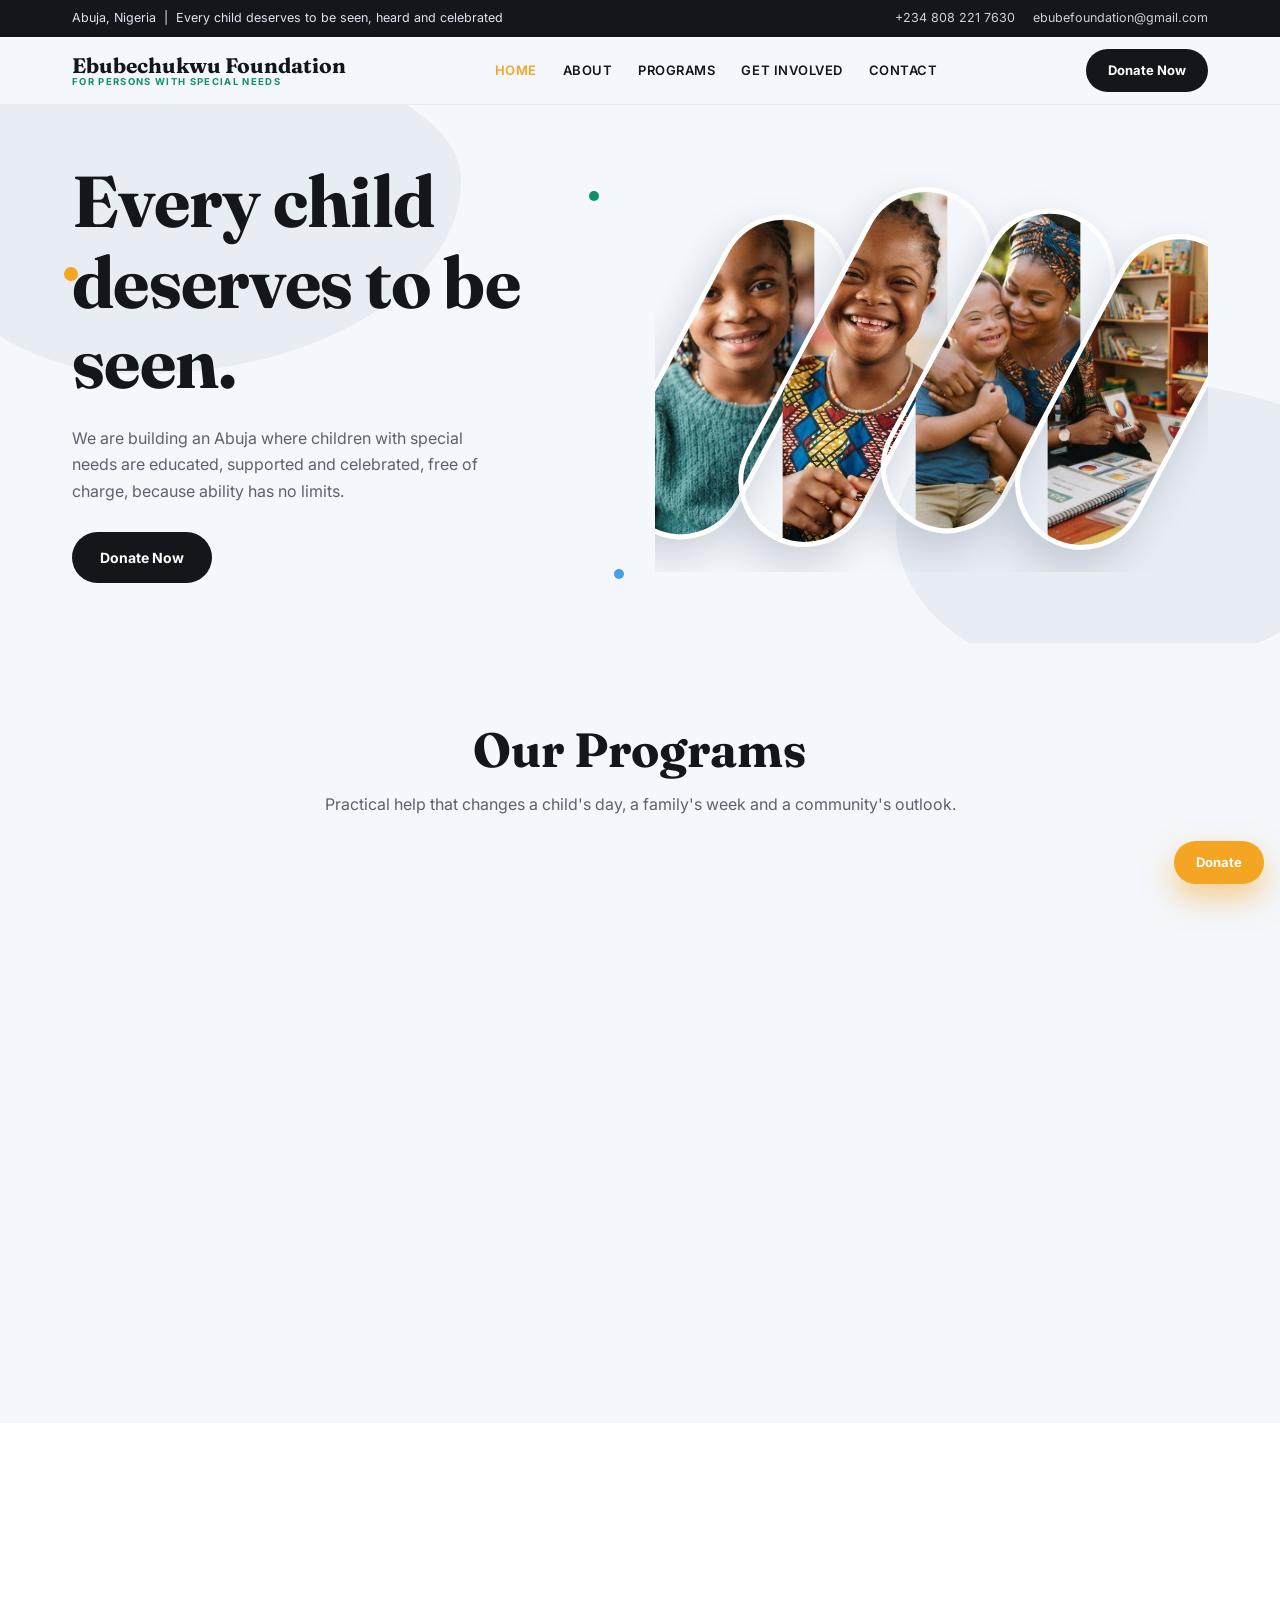
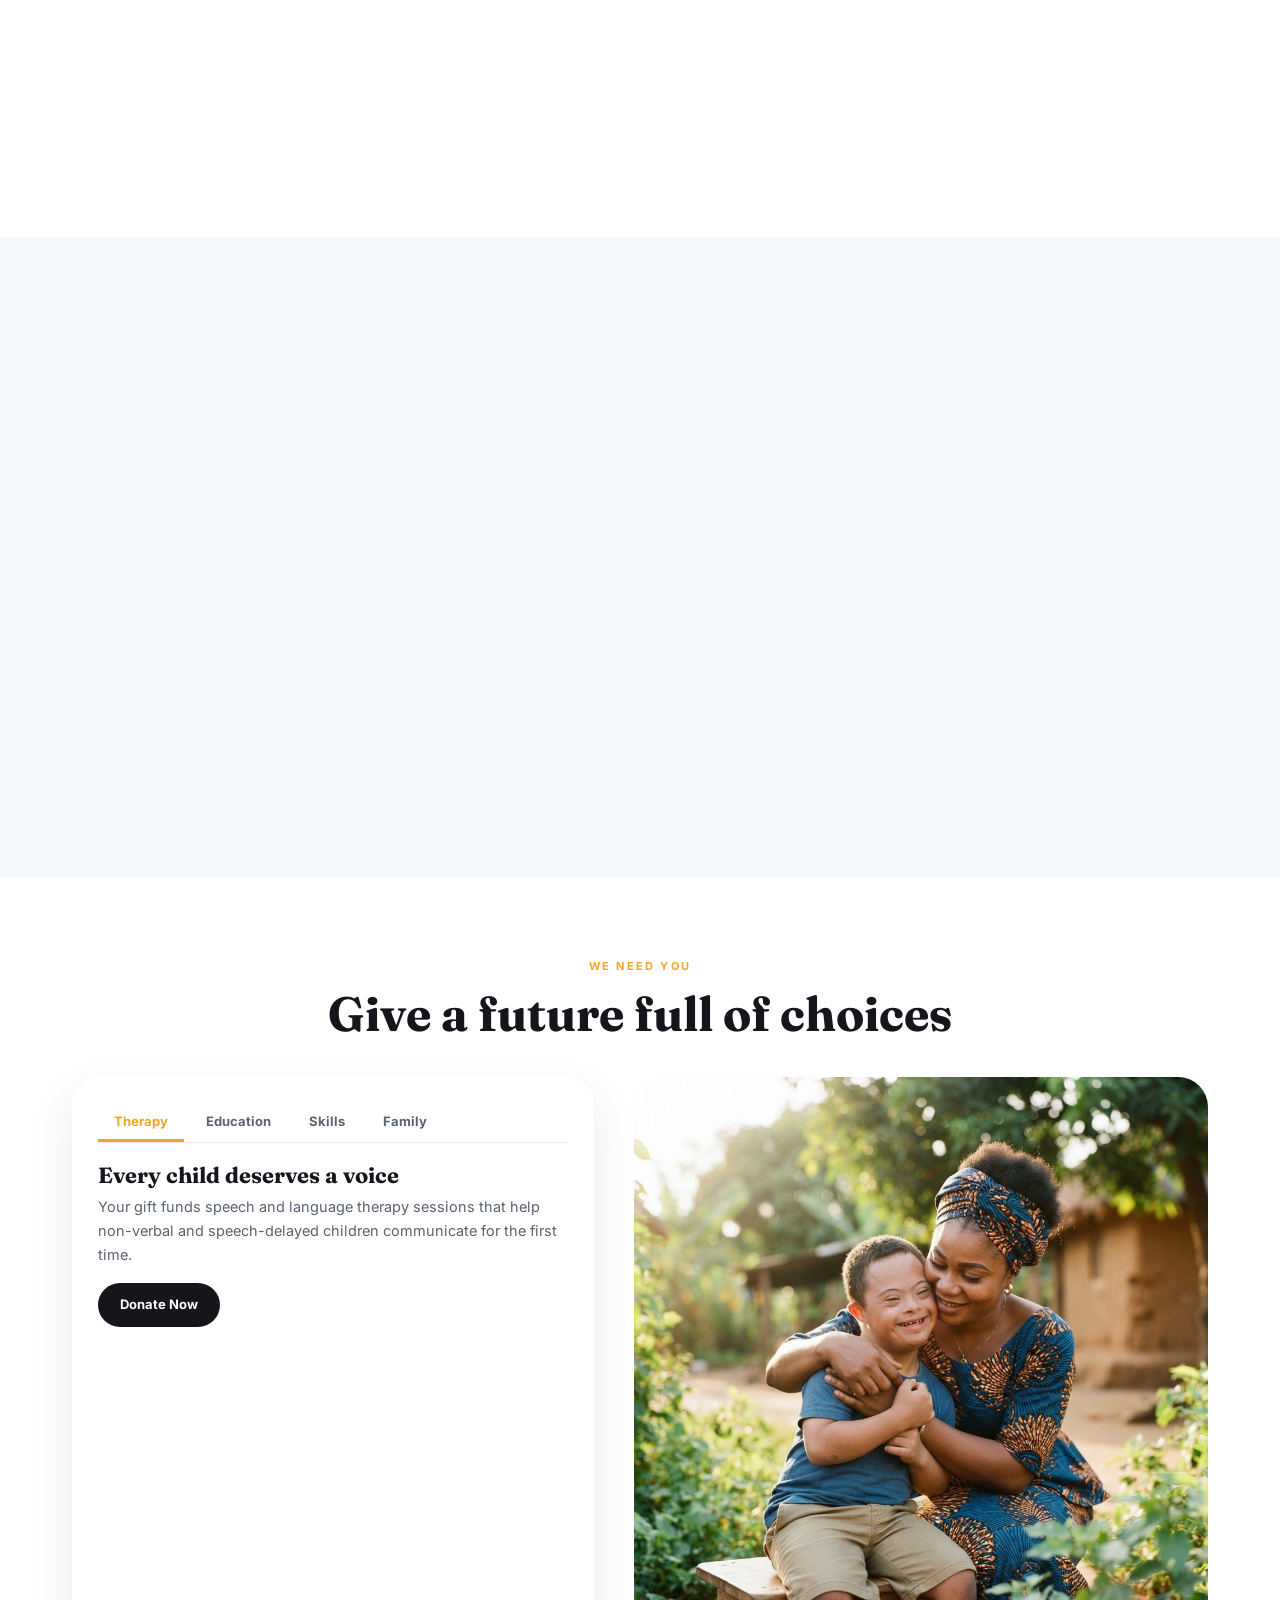
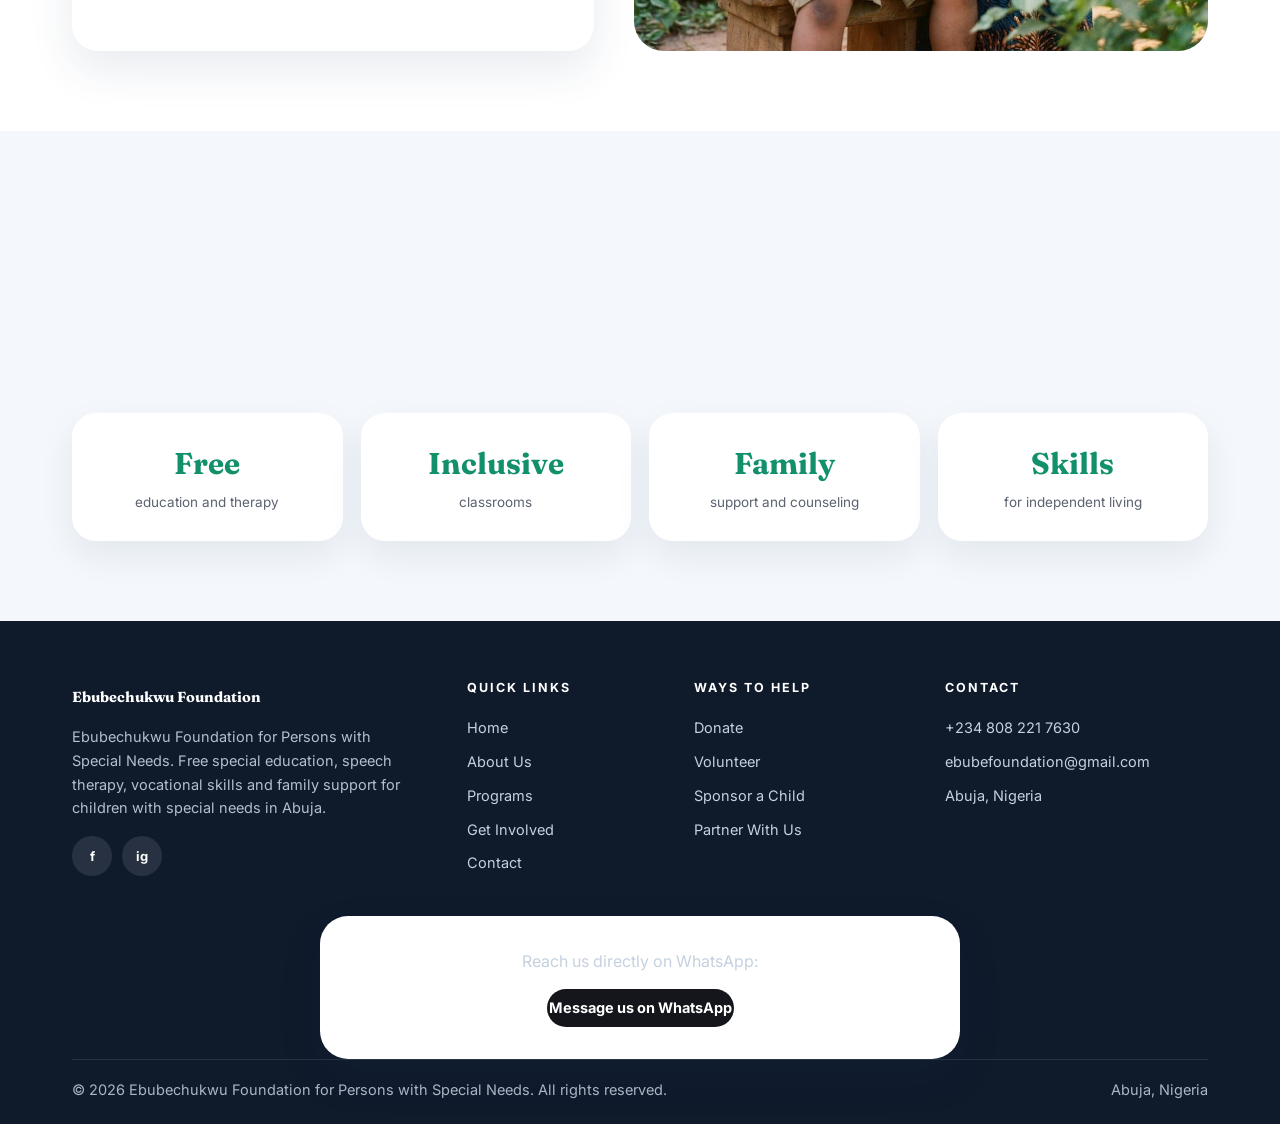
==== index.html @ 906044d1 "Ebubechukwu Foundation website (Gainlove style)" ====
<!DOCTYPE html><html lang="en"><head><meta charset="UTF-8"><meta name="viewport" content="width=device-width,initial-scale=1"><title>Ebubechukwu Foundation for Persons with Special Needs | Abuja</title>
<meta name="description" content="Ebubechukwu Foundation for Persons with Special Needs, Abuja. Free special education, speech therapy, vocational skills and family support for children with special needs.">
<link rel="preconnect" href="https://fonts.googleapis.com"><link rel="preconnect" href="https://fonts.gstatic.com" crossorigin>
<link href="https://fonts.googleapis.com/css2?family=Fraunces:opsz,wght@9..144,600;9..144,700&family=Inter:wght@400;500;600;700&display=swap" rel="stylesheet">
<link rel="stylesheet" href="styles.css"></head><body>
<div class="topbar"><div class="wrap"><span>Abuja, Nigeria &nbsp;|&nbsp; Every child deserves to be seen, heard and celebrated</span><span class="t-r"><a href="tel:+2348082217630">+234 808 221 7630</a><a href="mailto:ebubefoundation@gmail.com">ebubefoundation@gmail.com</a></span></div></div>
<nav class="nav"><div class="nav-in"><a class="brand" href="index.html"><span>Ebubechukwu Foundation</span><span>FOR PERSONS WITH SPECIAL NEEDS</span></a>
<div class="menu"><a href="index.html" class="on">Home</a>
<a href="about.html">About</a>
<a href="programs.html">Programs</a>
<a href="get-involved.html">Get Involved</a>
<a href="contact.html">Contact</a></div><a class="btn btn-dk sm nav-cta" href="donate.html">Donate Now</a><button class="burger" aria-label="Menu"><span></span><span></span><span></span></button></div></nav>

<section class="hero"><div class="bgmap"><i style="left:-6%;top:-10%;width:42%;height:60%"></i><i style="right:-8%;bottom:-6%;width:38%;height:55%"></i></div><span class="dot" style="left:5%;top:30%;width:14px;height:14px;background:var(--orange)"></span><span class="dot" style="left:46%;top:16%;width:10px;height:10px;background:var(--green)"></span><span class="dot" style="right:8%;top:40%;width:16px;height:16px;background:#ff6b4a"></span><span class="dot" style="left:48%;bottom:12%;width:10px;height:10px;background:var(--blue)"></span>
<div class="wrap">
<div>
<h1>Every child deserves to be seen.</h1>
<p>We are building an Abuja where children with special needs are educated, supported and celebrated, free of charge, because ability has no limits.</p>
<a class="btn btn-dk" href="donate.html">Donate Now</a>
</div>
<div class="strips">
<div class="strip"><img src="assets/portrait.jpg" alt="Smiling girl"></div>
<div class="strip"><img src="assets/hero.jpg" alt="Smiling child"></div>
<div class="strip"><img src="assets/family.jpg" alt="Mother and son"></div>
<div class="strip"><img src="assets/therapy.jpg" alt="Speech therapy"></div>
</div>
</div>
</section>

<section class="sec">
<div class="wrap center">
<h2 class="h2">Our Programs</h2>
<p class="lead">Practical help that changes a child's day, a family's week and a community's outlook.</p>
<div class="cards reveal">
<div class="pcard"><div class="ph"><img src="assets/classroom.jpg" alt="Special education class"></div><div class="bd"><h3>Special Education &amp; Learning Support</h3><p>Small inclusive classes with individual learning plans and trained shadow teachers.</p><a class="btn btn-dk sm" href="programs.html">Learn More</a></div></div>
<div class="pcard"><div class="ph"><img src="assets/therapy.jpg" alt="Speech therapy"></div><div class="bd"><h3>Speech &amp; Language Therapy</h3><p>Patient one-on-one and group sessions that help every child find their voice.</p><a class="btn btn-dk sm" href="programs.html">Learn More</a></div></div>
<div class="pcard"><div class="ph"><img src="assets/vocational.jpg" alt="Vocational skills"></div><div class="bd"><h3>Vocational Skills &amp; Family Support</h3><p>Hands-on skills for independence, plus counseling and guidance for parents.</p><a class="btn btn-dk sm" href="programs.html">Learn More</a></div></div>
</div>
</div>
</section>

<section class="sec white">
<div class="wrap welcome reveal">
<span class="kicker">ABOUT US</span>
<h2 class="h2">Welcome to the Ebubechukwu family</h2>
<p class="lead">We are a growing community of special educators, therapists, parents and volunteers in Abuja. Together we make sure no child is hidden, excluded or denied learning because of a diagnosis.</p>
<div class="btns"><a class="btn btn-gr" href="get-involved.html">Get Involved</a><a class="btn btn-dk" href="donate.html">Donate Now</a></div>
</div>
</section>

<section class="sec">
<div class="wrap story">
<div class="cluster reveal"><div class="c1"><img src="assets/hero.jpg" alt="Child at the foundation"></div><div class="c2"><img src="assets/portrait.jpg" alt="Smiling girl"></div><div class="c3"><img src="assets/family.jpg" alt="Family"></div></div>
<div class="reveal">
<h2>Every child carries God-given ability</h2>
<h5>A diagnosis is never a destiny</h5>
<p>At Ebubechukwu Foundation we begin with what a child can do. Through free special education, speech therapy and vocational training, we help children with autism, Down syndrome, cerebral palsy and learning disabilities move from the margins to the center of family and community life.</p>
<p>We also recruit and train shadow teachers, and stand with parents who often carry the weight alone.</p>
<a class="link" href="about.html">Read our story</a>
</div>
</div>
</section>

<section class="sec white">
<div class="wrap">
<div class="center"><span class="kicker">WE NEED YOU</span><h2 class="h2">Give a future full of choices</h2></div>
<div class="give" style="margin-top:36px">
<div class="tabsbox">
<div class="tabs"><button class="tab on" data-t="t1">Therapy</button><button class="tab" data-t="t2">Education</button><button class="tab" data-t="t3">Skills</button><button class="tab" data-t="t4">Family</button></div>
<div class="tabpane on" id="t1"><h3>Every child deserves a voice</h3><p>Your gift funds speech and language therapy sessions that help non-verbal and speech-delayed children communicate for the first time.</p><a class="btn btn-dk sm" href="donate.html">Donate Now</a></div>
<div class="tabpane" id="t2"><h3>Every child deserves to learn</h3><p>Your gift covers learning materials, classroom support and the training of shadow teachers so no child is turned away from school.</p><a class="btn btn-dk sm" href="donate.html">Donate Now</a></div>
<div class="tabpane" id="t3"><h3>Every young person deserves a livelihood</h3><p>Your gift buys sewing machines, craft tools and mentor time so teens and young adults can earn with dignity.</p><a class="btn btn-dk sm" href="donate.html">Donate Now</a></div>
<div class="tabpane" id="t4"><h3>Every parent deserves support</h3><p>Your gift provides counseling, home guidance and a community for parents raising children with special needs.</p><a class="btn btn-dk sm" href="donate.html">Donate Now</a></div>
</div>
<div class="photo"><img src="assets/family.jpg" alt="Mother and son"></div>
</div>
</div>
</section>

<section class="sec">
<div class="wrap">
<div class="donate reveal">
<div><h3>Make a donation</h3><p>Choose an amount and we will follow up with payment details on WhatsApp or email.</p></div>
<div data-donate>
<div class="amts"><button class="amt" data-v="5000">5,000</button><button class="amt" data-v="10000">10,000</button><button class="amt on" data-v="25000">25,000</button><button class="amt" data-v="50000">50,000</button></div>
<div class="dline"><input class="dinput" type="number" placeholder="Amount in NGN" value="25000"><a class="btn btn-dk" href="donate.html" data-go>Donate Now</a></div>
</div>
</div>
<div class="stats">
<div class="stat"><b>Free</b><span>education and therapy</span></div>
<div class="stat"><b>Inclusive</b><span>classrooms</span></div>
<div class="stat"><b>Family</b><span>support and counseling</span></div>
<div class="stat"><b>Skills</b><span>for independent living</span></div>
</div>
</div>
</section>
<footer class="footer"><div class="wrap"><div class="f-grid">
<div class="f-brand"><span class="f-logo">Ebubechukwu Foundation</span><p>Ebubechukwu Foundation for Persons with Special Needs. Free special education, speech therapy, vocational skills and family support for children with special needs in Abuja.</p><div class="soc"><a href="https://www.facebook.com/p/Ebubechukwu-Foundation-for-Persons-with-Special-Needs-61567917706664/" aria-label="Facebook">f</a><a href="https://www.instagram.com/ebubechukwu.foundation/" aria-label="Instagram">ig</a></div></div>
<div><h4>QUICK LINKS</h4><a href="index.html">Home</a><a href="about.html">About Us</a><a href="programs.html">Programs</a><a href="get-involved.html">Get Involved</a><a href="contact.html">Contact</a></div>
<div><h4>WAYS TO HELP</h4><a href="donate.html">Donate</a><a href="get-involved.html">Volunteer</a><a href="donate.html">Sponsor a Child</a><a href="get-involved.html">Partner With Us</a></div>
<div><h4>CONTACT</h4><a href="tel:+2348082217630">+234 808 221 7630</a><a href="mailto:ebubefoundation@gmail.com">ebubefoundation@gmail.com</a><span>Abuja, Nigeria</span></div>
</div>
<div class="panel" style="text-align:center"><p style="margin-bottom:14px">Reach us directly on WhatsApp:</p><a class="btn btn-dk" style="display:inline-block" href="https://wa.me/2348082217630?text=Hello%20Ebubechukwu%20Foundation%2C%20I%20want%20to%20reach%20you%20about%20form-name" target="_blank" rel="noopener">Message us on WhatsApp</a></div>
<div class="f-bottom"><span>&copy; 2026 Ebubechukwu Foundation for Persons with Special Needs. All rights reserved.</span><span>Abuja, Nigeria</span></div></div></footer>
<a class="btn btn-or sm fdonate" href="donate.html">Donate</a>
<script src="app.js"></script></body></html>
---- styles.css ----
:root{--bg:#f4f7fb;--ink:#14161c;--mute:#5b6270;--green:#12906b;--orange:#f5a524;--blue:#4a9fe0;--card:#fff;--line:#e6ebf2}
*{box-sizing:border-box;margin:0;padding:0}
html{scroll-behavior:smooth}
body{font-family:'Inter',system-ui,-apple-system,Segoe UI,sans-serif;color:var(--ink);background:var(--bg);line-height:1.65;-webkit-text-size-adjust:100%;overflow-x:hidden}
h1,h2,h3,h4{font-family:'Fraunces',Georgia,serif;font-weight:700;line-height:1.12;color:var(--ink)}
img{max-width:100%;display:block}
a{color:inherit;text-decoration:none}
.wrap{max-width:1180px;margin:0 auto;padding:0 22px}

/* decorative world-map blobs + dots */
.bgmap{position:absolute;inset:0;overflow:hidden;pointer-events:none;z-index:0}
.bgmap i{position:absolute;background:#e8edf4;border-radius:46% 54% 60% 40%/50% 40% 60% 50%}
.dot{position:absolute;border-radius:50%;z-index:1}

/* buttons */
.btn{display:inline-flex;align-items:center;justify-content:center;gap:8px;padding:12px 26px;border-radius:999px;font-weight:700;font-size:14px;border:2px solid transparent;cursor:pointer;transition:.2s;font-family:inherit;white-space:nowrap}
.btn-dk{background:var(--ink);color:#fff}.btn-dk:hover{background:#2b303b;transform:translateY(-2px)}
.btn-gr{background:var(--green);color:#fff}.btn-gr:hover{background:#0d7a5a;transform:translateY(-2px)}
.btn-or{background:var(--orange);color:#fff}.btn-or:hover{background:#e0931a;transform:translateY(-2px)}
.btn-ol{border-color:var(--ink);color:var(--ink);background:transparent}.btn-ol:hover{background:var(--ink);color:#fff}
.btn.sm{padding:9px 20px;font-size:13px}

/* top contact bar + nav */
.topbar{background:var(--ink);color:#dfe4ee;font-size:12.5px;padding:8px 0}
.topbar .wrap{display:flex;justify-content:space-between;gap:14px;flex-wrap:wrap}
.topbar a{margin-left:18px;opacity:.9}.topbar a:hover{color:var(--orange)}
.nav{position:sticky;top:0;z-index:60;background:rgba(250,250,250,.96);backdrop-filter:blur(8px);border-bottom:1px solid rgba(20,40,70,.08);position:sticky;top:0;z-index:60;background:rgba(244,247,251,.94);backdrop-filter:blur(10px);border-bottom:1px solid var(--line)}
.nav-in{max-width:1180px;margin:0 auto;display:flex;align-items:center;justify-content:space-between;gap:16px;padding:12px 22px}
.brand{display:flex;flex-direction:column;line-height:1.1}
.brand span:first-child{font-family:'Fraunces',serif;font-weight:700;font-size:21px;color:var(--ink)}
.brand span:last-child{font-size:9.5px;letter-spacing:.14em;color:var(--green);font-weight:700}
.menu{display:flex;gap:26px;align-items:center}
.menu a{font-weight:600;font-size:13px;letter-spacing:.04em;text-transform:uppercase;position:relative;padding:4px 0}
.menu a.on,.menu a:hover{color:var(--orange)}
.burger{display:none;background:none;border:0;width:44px;height:44px;cursor:pointer}
.burger span{display:block;width:24px;height:2.5px;background:var(--ink);margin:5px auto;border-radius:2px;transition:.25s}
.burger.open span:nth-child(1){transform:translateY(7.5px) rotate(45deg)}
.burger.open span:nth-child(2){opacity:0}
.burger.open span:nth-child(3){transform:translateY(-7.5px) rotate(-45deg)}

/* HERO: slanted photo strips */
.hero{position:relative;padding:56px 0 60px;overflow:hidden}
.hero .wrap{position:relative;z-index:2;display:grid;grid-template-columns:1fr 1fr;gap:30px;align-items:center}
.hero .wrap>*{min-width:0}
.hero h1{font-size:clamp(40px,6vw,72px);letter-spacing:-.01em;margin-bottom:22px}
.hero p{color:var(--mute);font-size:16px;max-width:430px;margin-bottom:28px}
.strips{position:relative;height:400px;overflow:hidden}
.strip{position:absolute;width:132px;height:350px;border-radius:80px;overflow:hidden;transform:rotate(28deg);box-shadow:0 20px 40px rgba(20,40,70,.18);border:5px solid #fff}
.strip img{width:200%;height:100%;object-fit:cover;transform:rotate(-28deg) scale(1.35)}
.strip:nth-child(1){left:2%;top:30px}
.strip:nth-child(2){left:26%;top:0;height:390px}
.strip:nth-child(3){left:50%;top:24px}
.strip:nth-child(4){left:74%;top:50px;height:340px}

/* sections */
.sec{padding:80px 0;position:relative}
.sec.white{background:#fff}
.center{text-align:center}
.kicker{display:block;font-size:11px;font-weight:700;letter-spacing:.2em;text-transform:uppercase;color:var(--orange);margin-bottom:12px}
.h2{font-size:clamp(30px,4.4vw,48px);margin-bottom:14px}
.lead{color:var(--mute);font-size:16px;max-width:640px;margin:0 auto 10px}
.left .lead{margin-left:0}

/* programs: rounded cards with black pill */
.cards{display:grid;grid-template-columns:repeat(3,1fr);gap:26px;margin-top:44px}
.pcard{background:var(--card);border-radius:28px;overflow:hidden;box-shadow:0 18px 44px rgba(30,60,100,.1);text-align:center;transition:.25s;display:flex;flex-direction:column}
.pcard:hover{transform:translateY(-6px);box-shadow:0 26px 54px rgba(30,60,100,.16)}
.pcard .ph{aspect-ratio:4/3;overflow:hidden;margin:12px 12px 0;border-radius:22px}
.pcard .ph img{width:100%;height:100%;object-fit:cover;transition:.5s}
.pcard:hover .ph img{transform:scale(1.06)}
.pcard .bd{padding:22px 22px 28px;flex:1;display:flex;flex-direction:column;align-items:center}
.pcard h3{font-size:21px;margin-bottom:10px}
.pcard p{color:var(--mute);font-size:14.5px;margin-bottom:18px;flex:1}

/* welcome block */
.welcome{text-align:center;position:relative}
.welcome .btns{display:flex;gap:12px;justify-content:center;margin-top:26px;flex-wrap:wrap}

/* story: circle photo cluster */
.story{display:grid;grid-template-columns:1fr 1fr;gap:56px;align-items:center}
.cluster{position:relative;aspect-ratio:1;max-width:480px;margin:0 auto;width:100%}
.cluster .c1{position:absolute;left:4%;top:8%;width:76%;aspect-ratio:1;border-radius:50%;overflow:hidden;border:7px solid #fff;box-shadow:0 24px 50px rgba(20,40,70,.2)}
.cluster .c2{position:absolute;right:0;top:0;width:34%;aspect-ratio:1;border-radius:50%;overflow:hidden;border:6px solid #fff;box-shadow:0 18px 40px rgba(20,40,70,.2)}
.cluster .c3{position:absolute;left:-2%;bottom:6%;width:26%;aspect-ratio:1;border-radius:50%;overflow:hidden;border:6px solid #fff;box-shadow:0 18px 40px rgba(20,40,70,.2)}
.cluster img{width:100%;height:100%;object-fit:cover}
.story h2{font-size:clamp(28px,3.6vw,40px);margin-bottom:14px}
.story h5{font-size:14px;margin:10px 0 8px}
.story p{color:var(--mute);font-size:15px;margin-bottom:12px}
.link{font-weight:700;color:var(--orange);font-size:14px}

/* give: tabs + big photo */
.give{display:grid;grid-template-columns:1fr 1.1fr;gap:40px;align-items:stretch}
.give>*{min-width:0}
.give .photo{border-radius:30px;overflow:hidden;min-height:340px}
.give .photo img{width:100%;height:100%;object-fit:cover}
.tabsbox{background:#fff;border-radius:26px;padding:26px;box-shadow:0 18px 44px rgba(30,60,100,.1)}
.tabs{display:flex;gap:6px;border-bottom:1px solid var(--line);margin-bottom:20px;overflow-x:auto}
.tab{background:none;border:0;padding:10px 16px;font-weight:700;font-size:13px;color:var(--mute);cursor:pointer;font-family:inherit;border-bottom:3px solid transparent;white-space:nowrap}
.tab.on{color:var(--orange);border-color:var(--orange)}
.tabpane{display:none}.tabpane.on{display:block}
.tabpane h3{font-size:22px;margin-bottom:8px}
.tabpane p{color:var(--mute);font-size:14.5px;margin-bottom:16px}

/* donate strip (from Alone reference) */
.donate{background:linear-gradient(135deg,var(--orange),#ffbf4a);border-radius:30px;padding:30px;display:grid;grid-template-columns:1fr 2fr;gap:24px;align-items:center;box-shadow:0 24px 50px rgba(245,165,36,.35)}
.donate h3{color:#fff;font-size:26px;margin-bottom:4px}
.donate p{color:#fff6e4;font-size:14px}
.amts{display:flex;gap:10px;flex-wrap:wrap}
.amt{border:2px solid #fff;color:#fff;border-radius:999px;padding:9px 20px;font-weight:700;font-size:14px;cursor:pointer;background:transparent;font-family:inherit}
.amt.on,.amt:hover{background:#fff;color:var(--orange)}
.dline{display:flex;gap:10px;margin-top:12px}
.dline input{flex:1;min-width:0;border:0;border-radius:999px;padding:13px 20px;font-size:16px;font-family:inherit}

/* stats */
.stats{display:grid;grid-template-columns:repeat(4,1fr);gap:18px;margin-top:40px}
.stat{background:#fff;border-radius:24px;padding:26px 14px;text-align:center;box-shadow:0 14px 34px rgba(30,60,100,.08)}
.stat b{display:block;font-family:'Fraunces',serif;font-size:30px;color:var(--green)}
.stat span{font-size:13.5px;color:var(--mute)}

/* page header */
.phead{padding:70px 0 54px;text-align:center;position:relative;overflow:hidden}
.phead h1{font-size:clamp(34px,5.4vw,58px)}
.phead p{color:var(--mute);max-width:600px;margin:14px auto 0}

/* two-col content */
.split{display:grid;grid-template-columns:1fr 1fr;gap:50px;align-items:center}
.split img.rd{border-radius:30px;width:100%;aspect-ratio:1.05;object-fit:cover;box-shadow:0 24px 50px rgba(20,40,70,.16)}
.split p{color:var(--mute);margin-bottom:14px}
.cards3{display:grid;grid-template-columns:repeat(3,1fr);gap:22px;margin-top:34px}
.card{background:#fff;border-radius:26px;padding:28px 24px;box-shadow:0 14px 34px rgba(30,60,100,.08)}
.card h3{font-size:21px;margin-bottom:8px}.card p{color:var(--mute);font-size:14.5px}

/* program list */
.plist{display:grid;gap:22px;margin-top:30px}
.prow{display:grid;grid-template-columns:260px 1fr;gap:26px;background:#fff;border-radius:28px;padding:16px;box-shadow:0 14px 34px rgba(30,60,100,.08);align-items:center}
.prow.noimg{grid-template-columns:1fr;padding:26px 30px}
.prow .ph{border-radius:22px;overflow:hidden;aspect-ratio:4/3}.prow .ph img{width:100%;height:100%;object-fit:cover}
.prow h3{font-size:22px;margin-bottom:8px}.prow p{color:var(--mute);font-size:15px}

/* forms */
.panel{background:#fff;border-radius:28px;padding:32px;box-shadow:0 18px 44px rgba(30,60,100,.1);max-width:640px;margin:0 auto}
.form{display:grid;gap:14px}
.form label{font-weight:600;font-size:13.5px;display:block}
.form input,.form select,.form textarea{width:100%;border:2px solid var(--line);border-radius:16px;padding:13px 15px;font-size:16px;font-family:inherit;background:#fff;margin-top:5px}
.form input:focus,.form select:focus,.form textarea:focus{outline:0;border-color:var(--orange)}
.micro{text-align:center;color:var(--mute);font-size:14px;margin-top:18px}
.micro a{color:var(--green);font-weight:600}

/* footer */
.footer{background:#0f1a2b;color:#c5d0e0;padding-top:60px;margin-top:0}
.f-grid{display:grid;grid-template-columns:1.5fr .8fr .9fr 1.1fr;gap:36px;padding-bottom:36px}
.footer h4{font-family:'Inter',sans-serif;color:#fff;font-size:12.5px;letter-spacing:.16em;margin-bottom:16px}
.footer a,.footer span{display:block;padding:5px 0;font-size:14.5px}
.footer a:hover{color:var(--orange)}
.f-logo{font-family:'Fraunces',serif;font-weight:700;font-size:24px;color:#fff;display:block;margin-bottom:10px}
.f-brand p{font-size:14.5px;opacity:.9;max-width:340px}
.soc{display:flex;gap:10px;margin-top:16px}
.soc a{width:40px;height:40px;border-radius:50%;background:rgba(255,255,255,.1);display:grid;place-items:center;padding:0;font-weight:700;font-size:13px;color:#fff}
.soc a:hover{background:var(--orange);color:#fff}
.f-news{display:flex;gap:8px;align-items:center;border-top:1px solid rgba(255,255,255,.12);padding:22px 0;flex-wrap:wrap}
.f-news p{flex:1 1 200px;color:#fff;font-weight:600;font-size:14.5px}
.f-news input{flex:1 1 220px;min-width:0;border:0;border-radius:999px;padding:12px 18px;font-size:14px;font-family:inherit}
.f-news button{border:0;background:var(--orange);color:#fff;border-radius:999px;padding:12px 24px;font-weight:700;cursor:pointer;font-family:inherit}
.f-bottom{border-top:1px solid rgba(255,255,255,.12);padding:18px 0 22px;display:flex;justify-content:space-between;gap:10px;flex-wrap:wrap;font-size:13px;opacity:.85}
.f-bottom span{padding:0}
.fdonate{position:fixed;right:16px;bottom:16px;z-index:70;box-shadow:0 14px 30px rgba(245,165,36,.5)}
.reveal{opacity:0;transform:translateY(22px);transition:.7s ease}.reveal.in{opacity:1;transform:none}

@media(max-width:980px){
 .hero .wrap,.story,.give,.split,.donate{grid-template-columns:minmax(0,1fr)}
 .strips{height:300px;max-width:520px;margin:0 auto;width:100%}
 .strip{width:112px;height:340px}
 .strip:nth-child(2){height:370px}.strip:nth-child(4){height:310px}
 .cards,.cards3{grid-template-columns:1fr 1fr}
 .stats{grid-template-columns:1fr 1fr}
 .f-grid{grid-template-columns:1fr 1fr}
}
@media(max-width:760px){
 .topbar .t-r{display:none}
 .burger{display:block}.nav-cta{display:none}
 .menu{position:absolute;left:0;right:0;top:100%;background:#fff;flex-direction:column;align-items:stretch;gap:0;padding:6px 22px 16px;border-bottom:1px solid var(--line);box-shadow:0 18px 30px rgba(0,0,0,.1);max-height:0;overflow:hidden;opacity:0;pointer-events:none;transition:.28s}
 .menu.open{max-height:480px;opacity:1;pointer-events:auto}
 .menu a{padding:14px 2px;border-bottom:1px solid var(--line)}
 .hero{padding:40px 0 56px}
 .hero .wrap{gap:10px}
 .strips{height:280px}
 .strip{width:86px;height:270px;border-width:4px}
 .strip:nth-child(2){height:295px}.strip:nth-child(4){height:250px}
 .sec{padding:56px 0}
 .cards,.cards3,.stats{grid-template-columns:minmax(0,1fr)}
 .prow{grid-template-columns:1fr}
 .donate{padding:24px 18px}
 .dline{flex-direction:column}.dline .btn{width:100%}
 .f-grid{grid-template-columns:1fr}
 .panel{padding:22px 18px}
 .tabsbox{padding:18px}
}

html{overflow-x:clip}body{max-width:100%}
.tabsbox,.give .photo{max-width:100%}
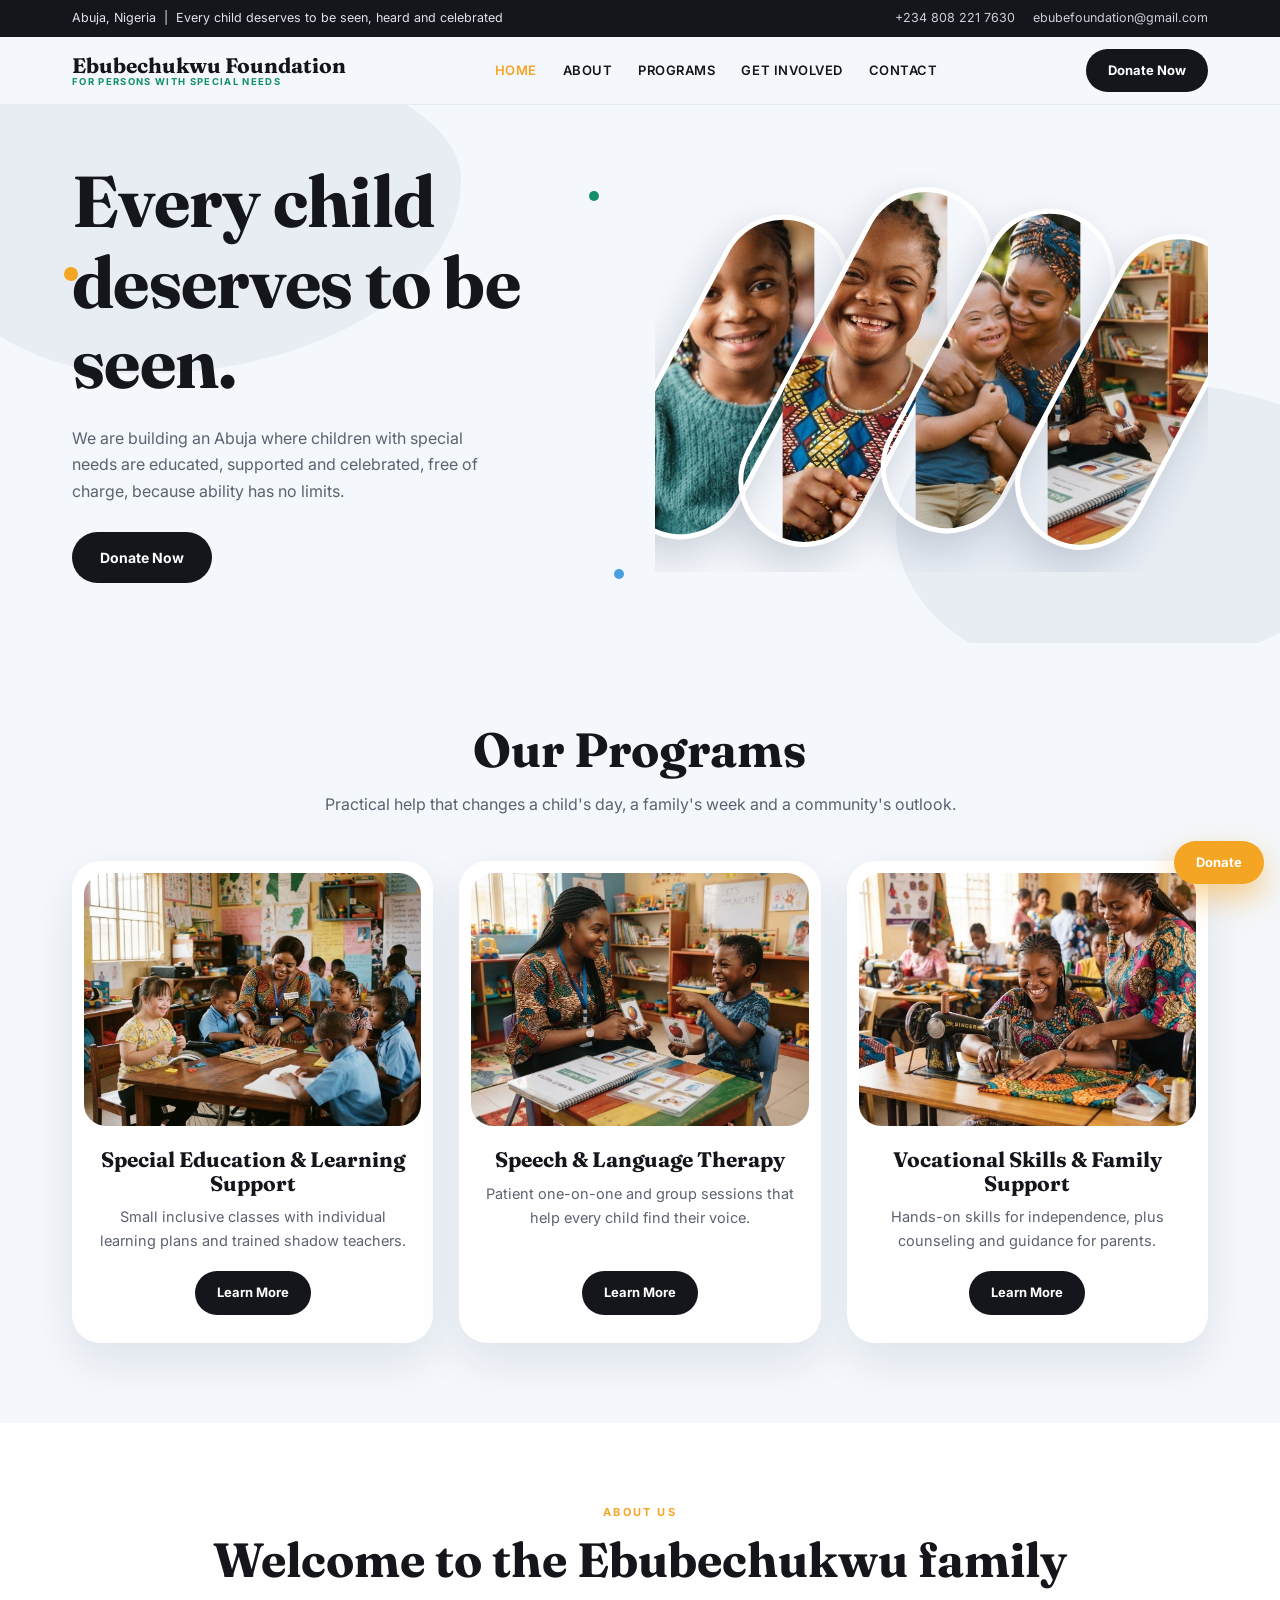
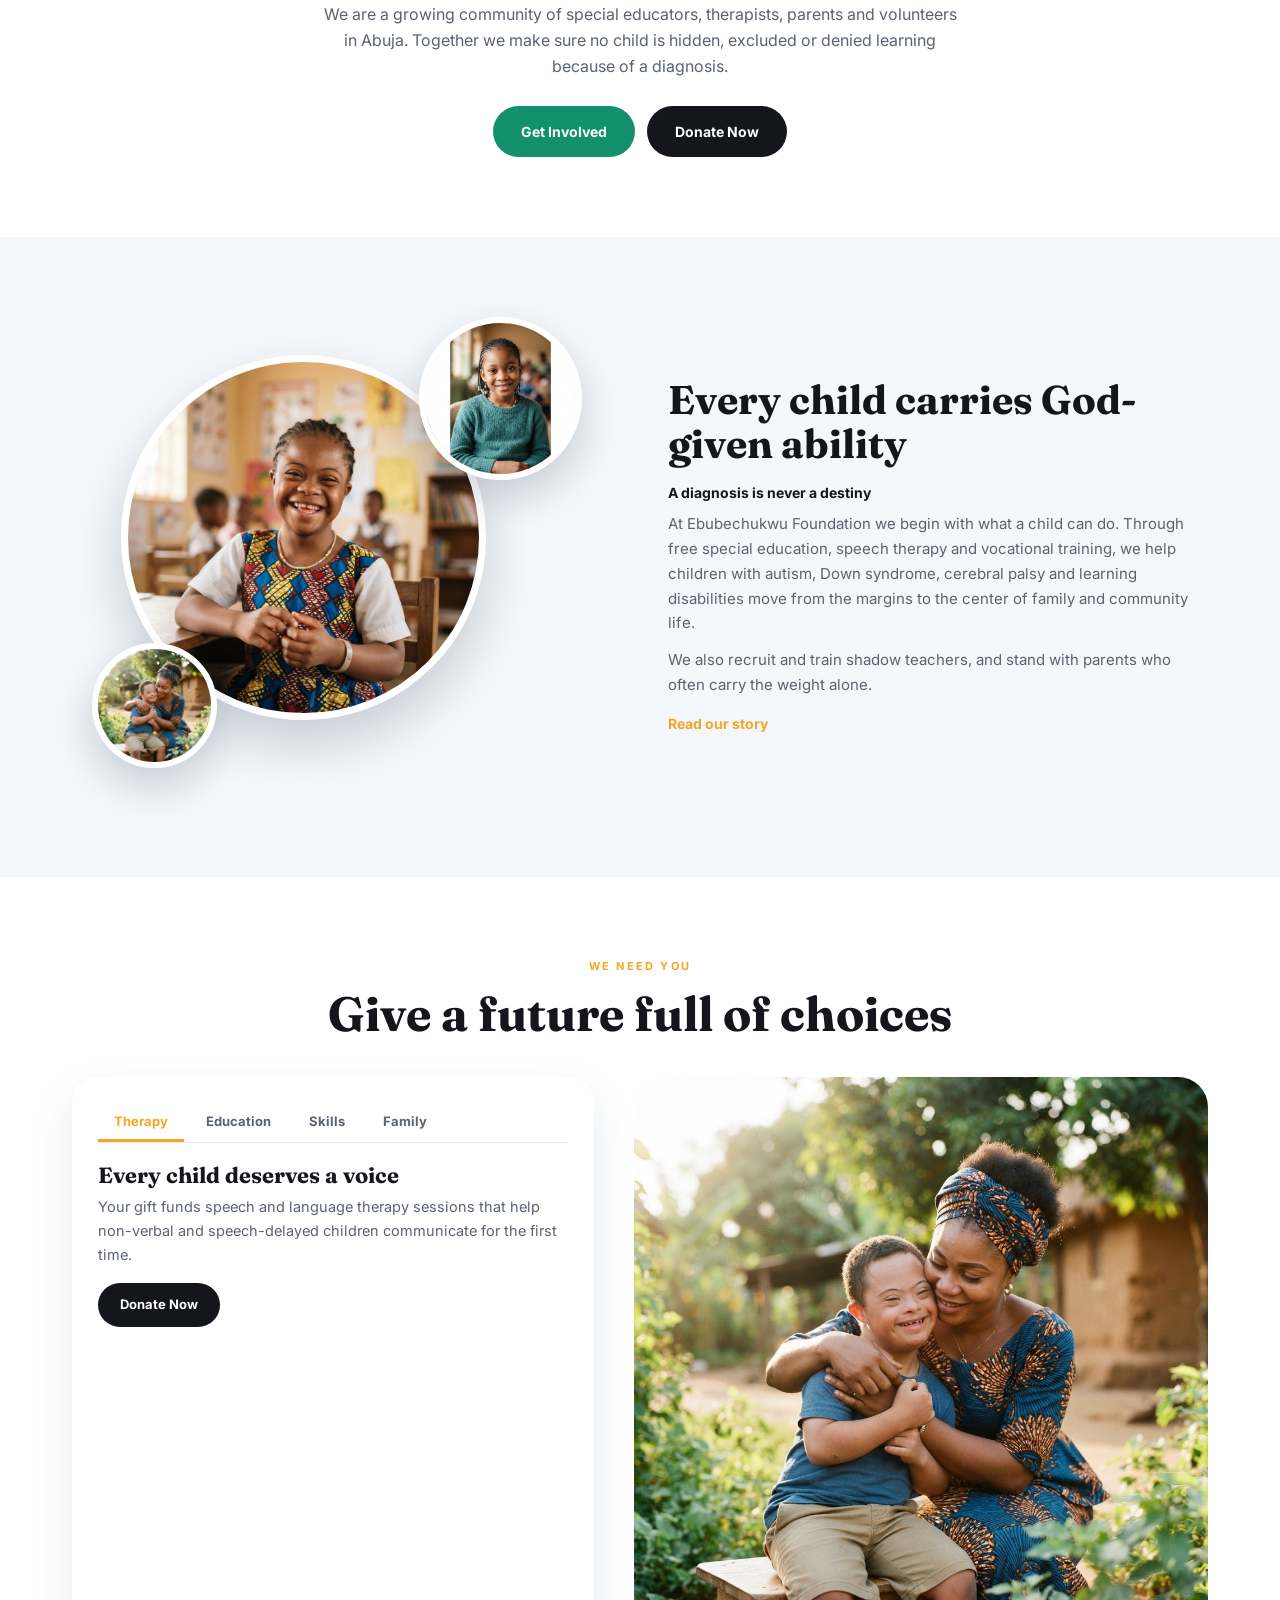
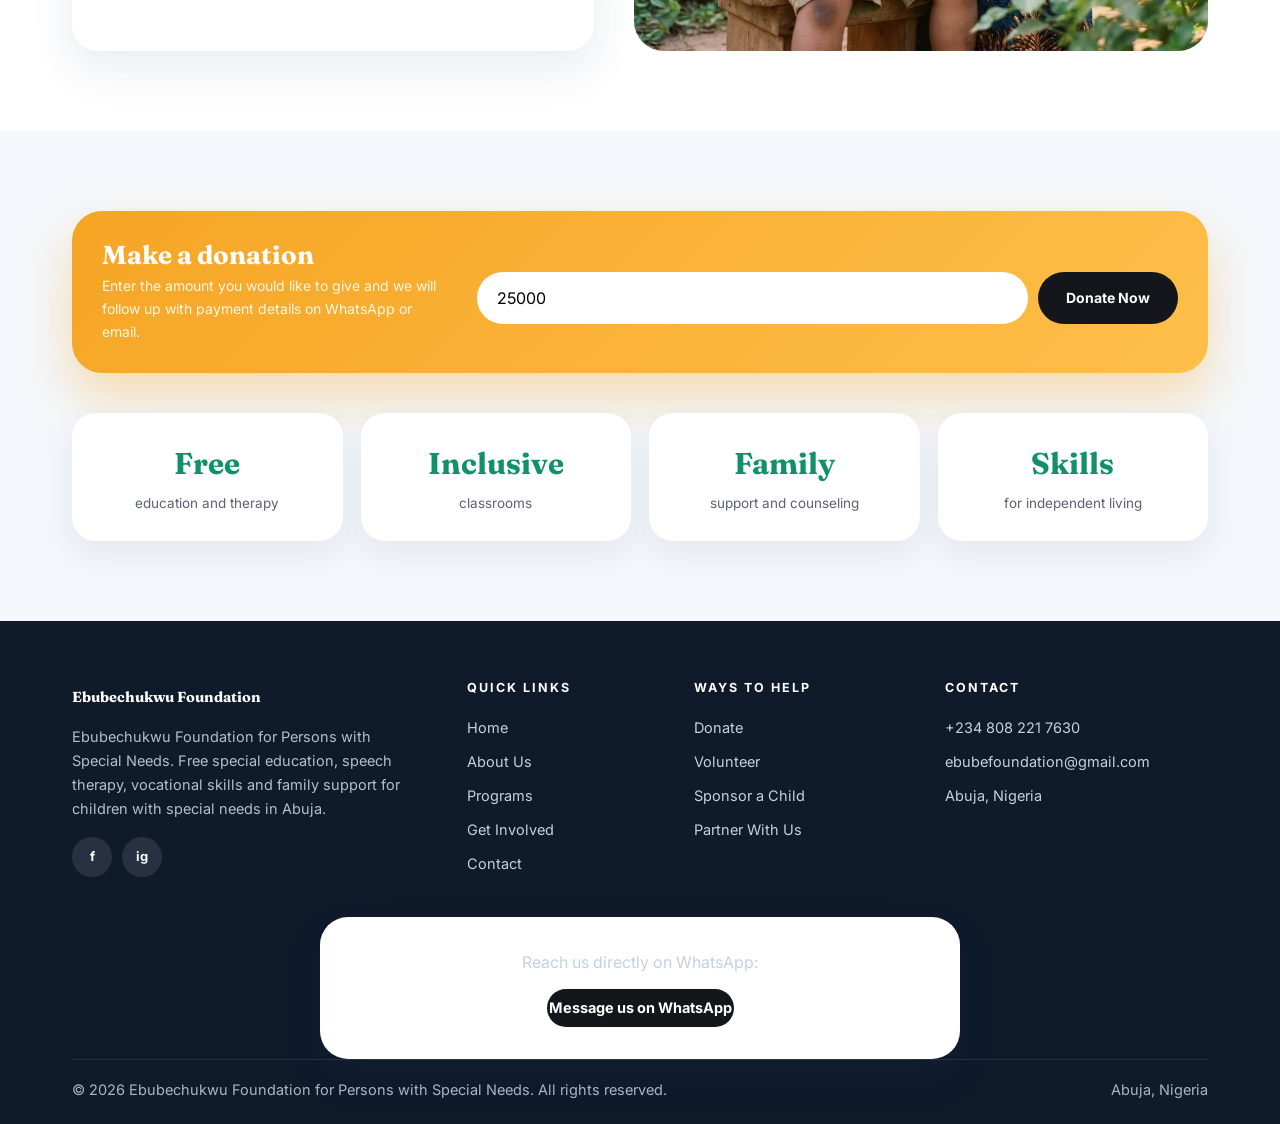
==== commit 98b32a58: "remove preset amounts, free-form donation input" ====
--- a/index.html
+++ b/index.html
@@ -80,9 +80,9 @@
 <section class="sec">
 <div class="wrap">
 <div class="donate reveal">
-<div><h3>Make a donation</h3><p>Choose an amount and we will follow up with payment details on WhatsApp or email.</p></div>
+<div><h3>Make a donation</h3><p>Enter the amount you would like to give and we will follow up with payment details on WhatsApp or email.</p></div>
 <div data-donate>
-<div class="amts"><button class="amt" data-v="5000">5,000</button><button class="amt" data-v="10000">10,000</button><button class="amt on" data-v="25000">25,000</button><button class="amt" data-v="50000">50,000</button></div>
+
 <div class="dline"><input class="dinput" type="number" placeholder="Amount in NGN" value="25000"><a class="btn btn-dk" href="donate.html" data-go>Donate Now</a></div>
 </div>
 </div>
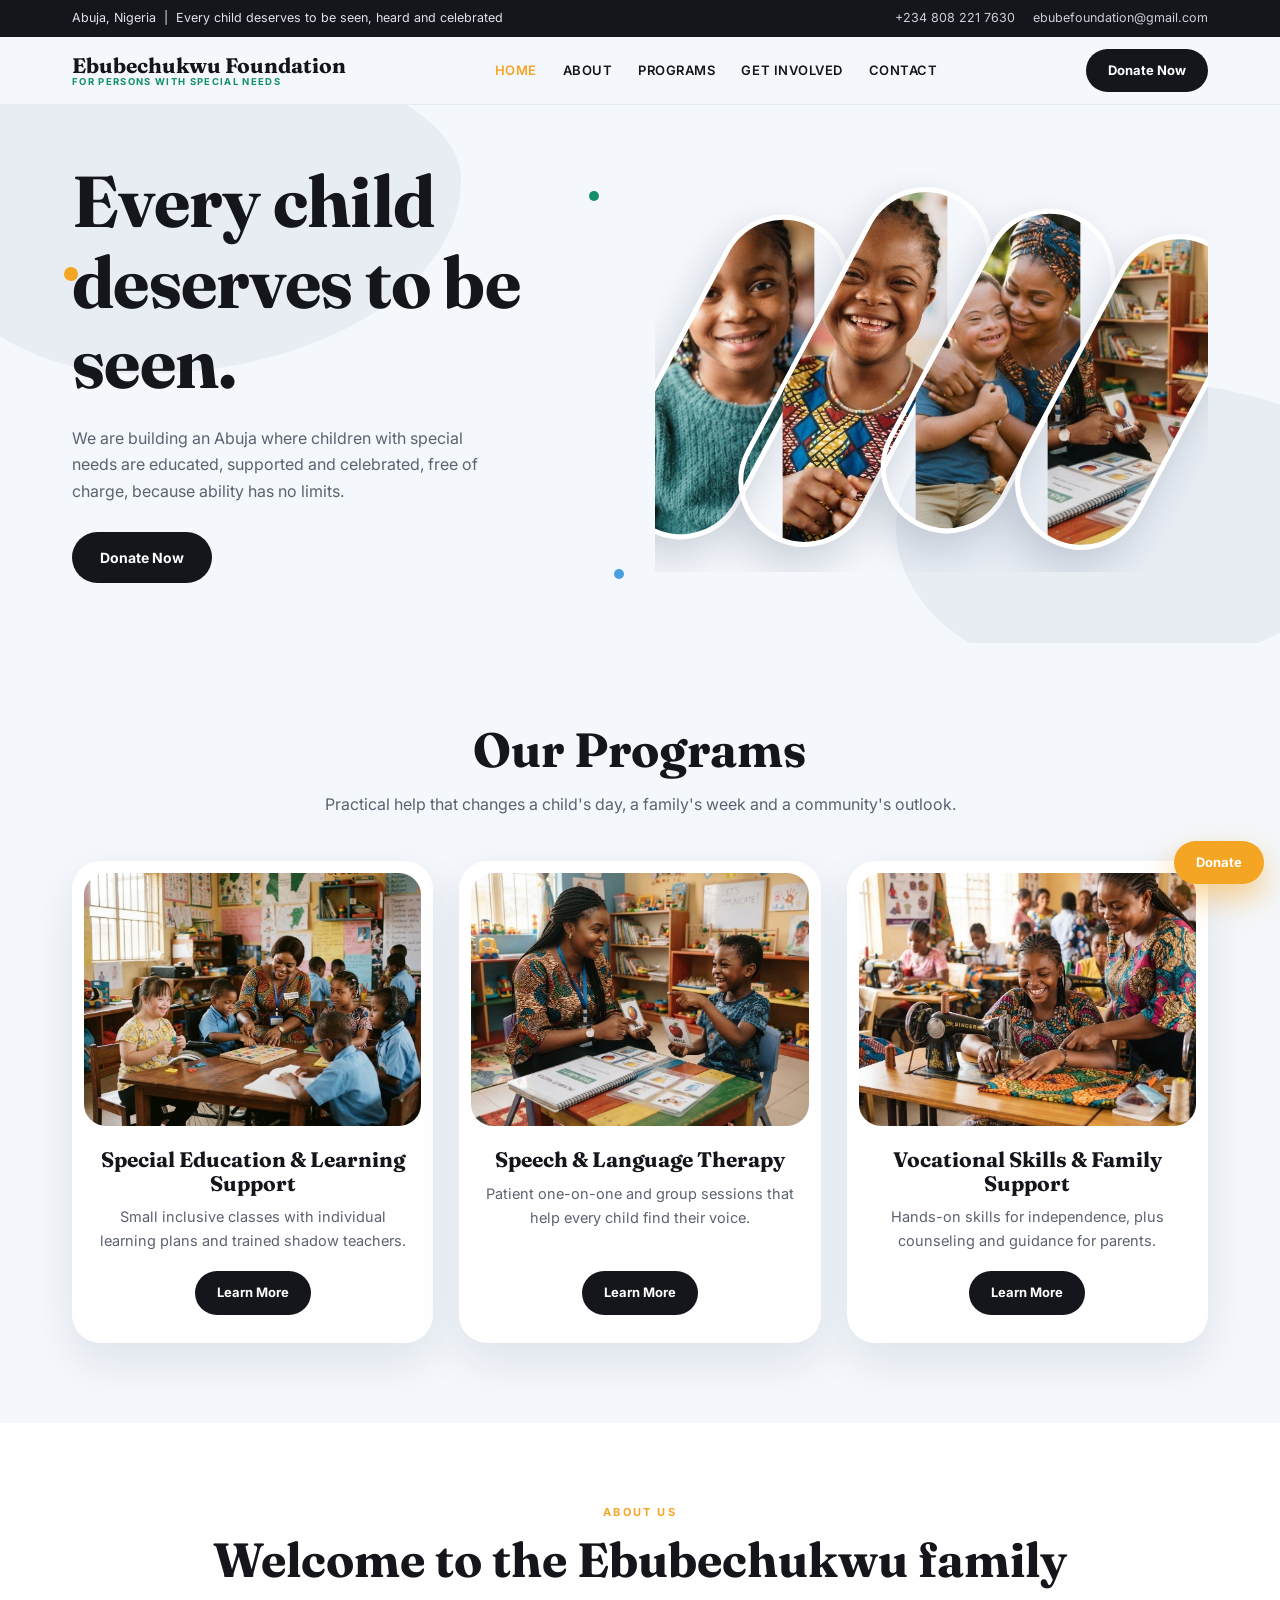
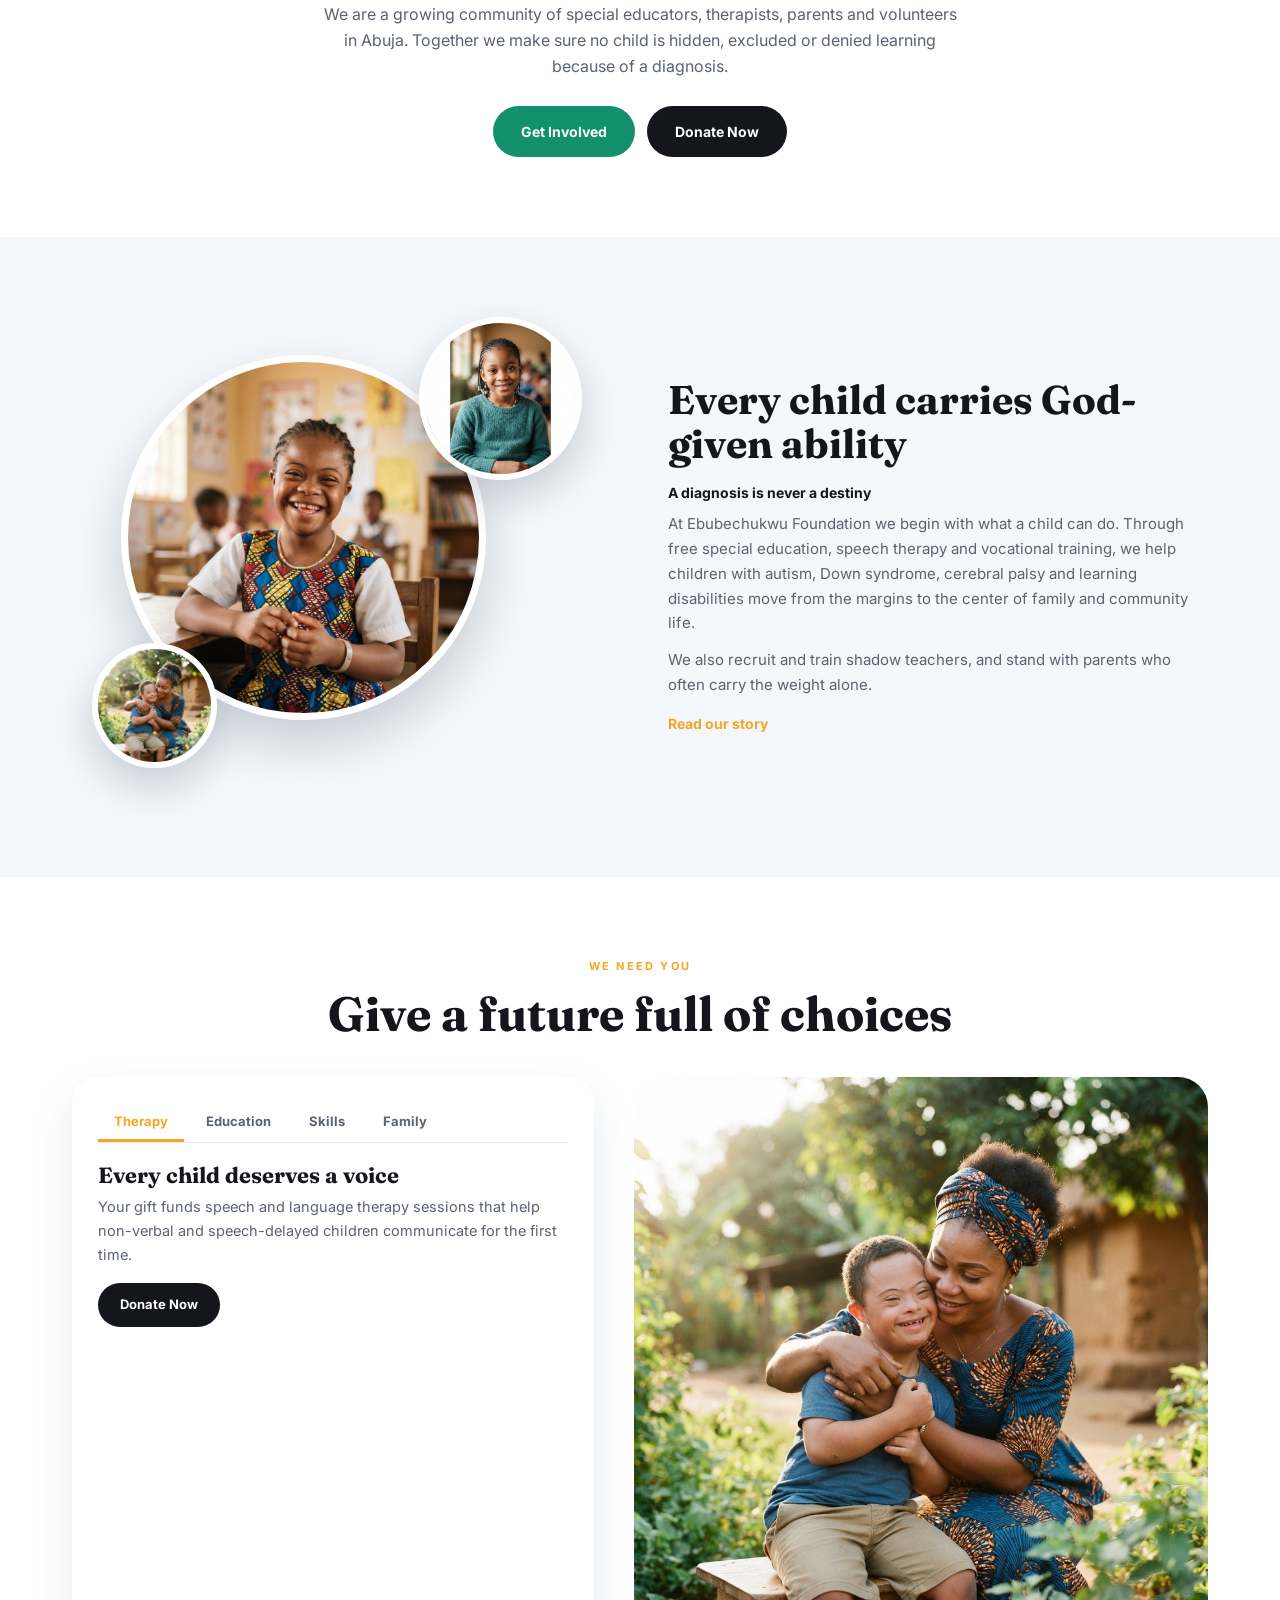
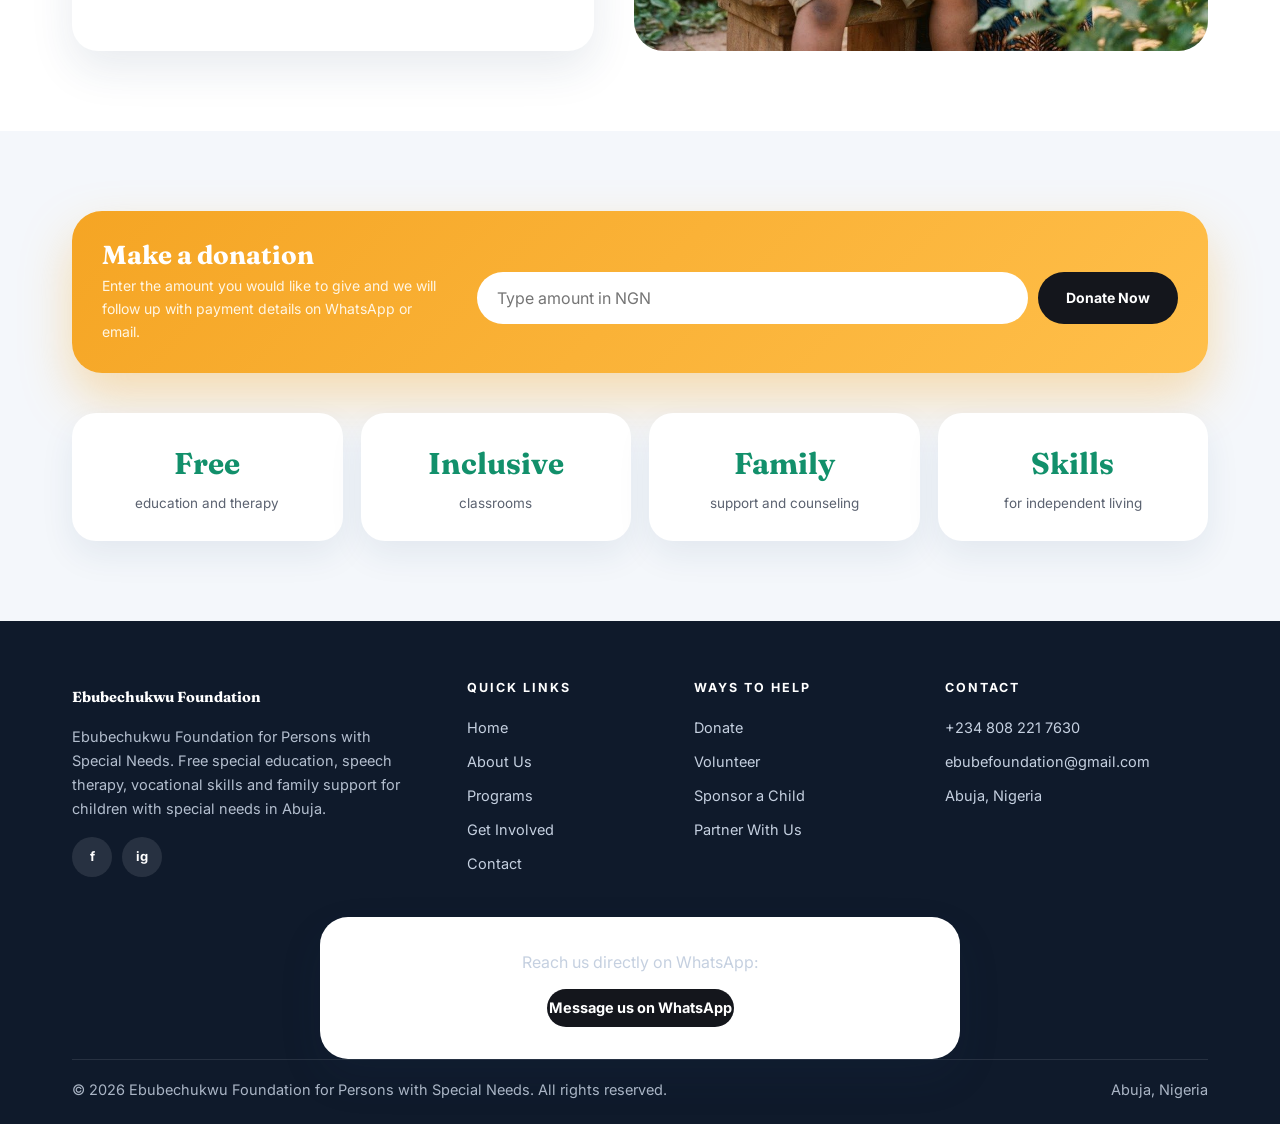
==== commit 74fff979: "empty amount field for free typing" ====
--- a/index.html
+++ b/index.html
@@ -83,7 +83,7 @@
 <div><h3>Make a donation</h3><p>Enter the amount you would like to give and we will follow up with payment details on WhatsApp or email.</p></div>
 <div data-donate>
 
-<div class="dline"><input class="dinput" type="number" placeholder="Amount in NGN" value="25000"><a class="btn btn-dk" href="donate.html" data-go>Donate Now</a></div>
+<div class="dline"><input class="dinput" type="number" placeholder="Type amount in NGN"><a class="btn btn-dk" href="donate.html" data-go>Donate Now</a></div>
 </div>
 </div>
 <div class="stats">
